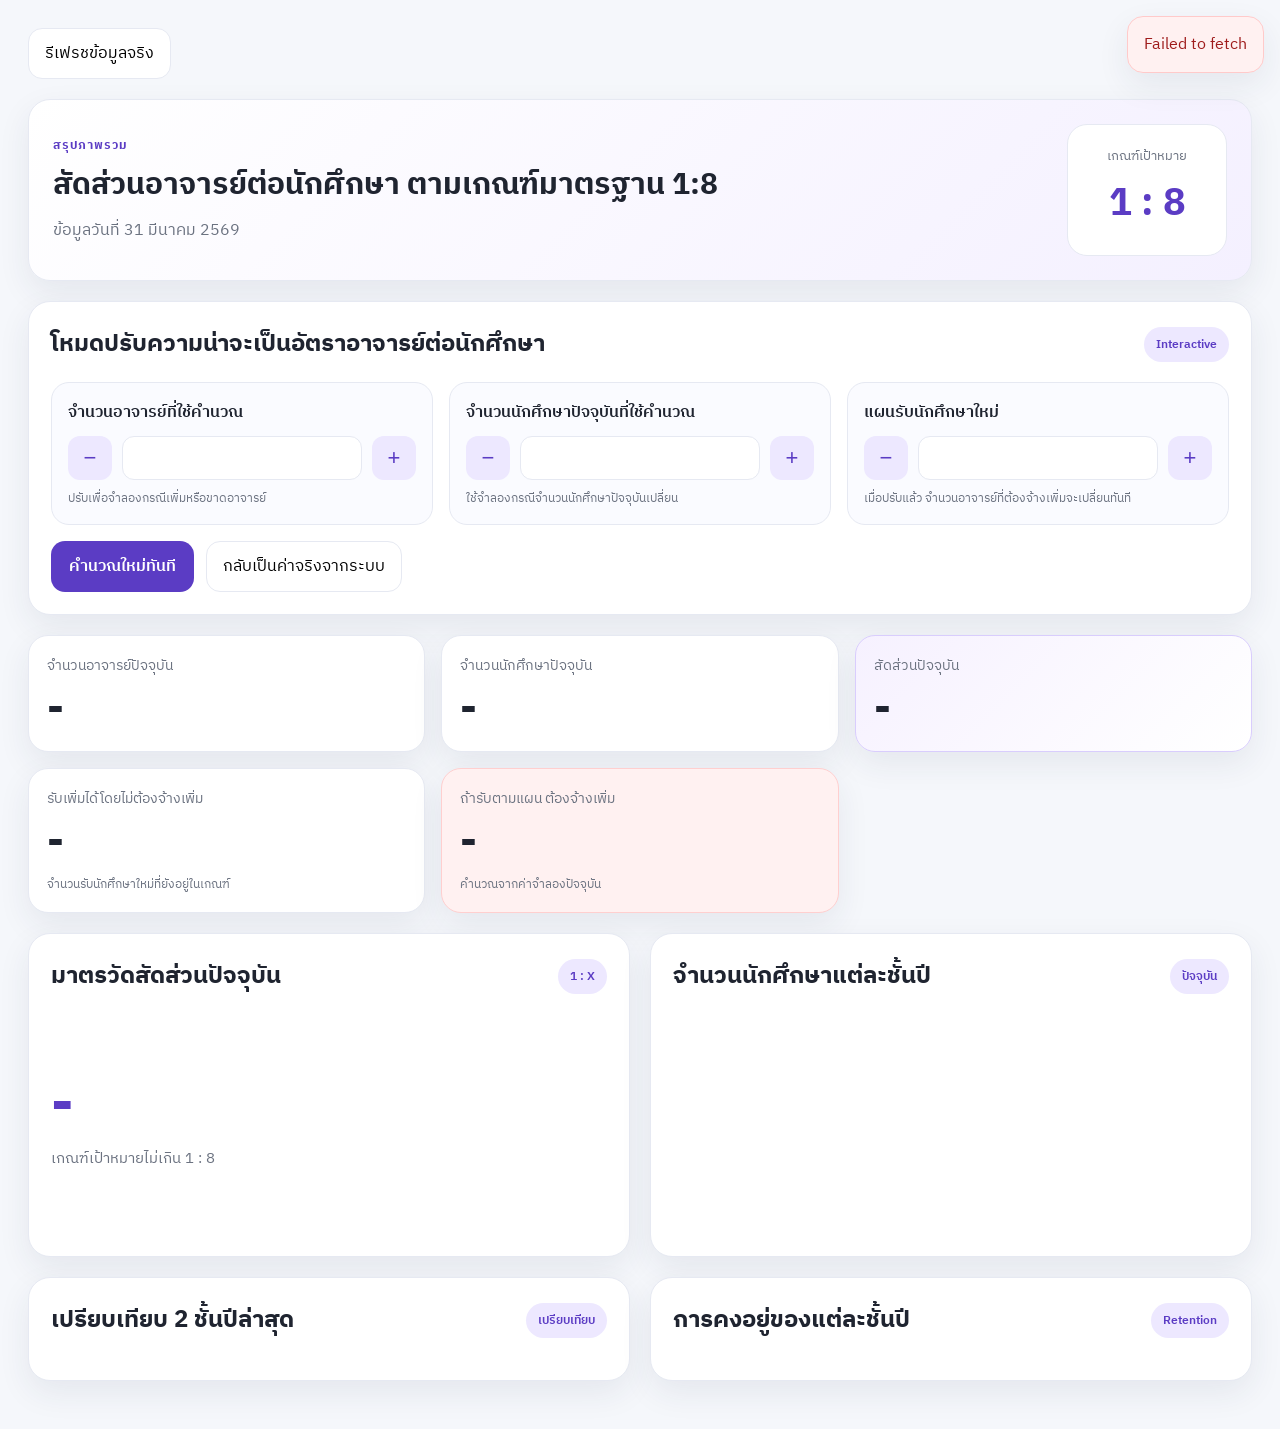
==== index.html @ 6175ec7f "Add files via upload" ====
<!DOCTYPE html>
<html lang="th">
<head>
  <meta charset="UTF-8" />
  <meta name="viewport" content="width=device-width, initial-scale=1.0" />
  <title>แดชบอร์ดอัตรากำลังอาจารย์และนักศึกษา</title>
  <link rel="preconnect" href="https://fonts.googleapis.com">
  <link rel="preconnect" href="https://fonts.gstatic.com" crossorigin>
  <link href="https://fonts.googleapis.com/css2?family=IBM+Plex+Sans+Thai:wght@300;400;500;600;700&display=swap" rel="stylesheet">
  <link rel="stylesheet" href="styles.css" />
</head>
<body>
  <div id="loadingState" class="loading-overlay" style="display:none;">
    <div class="loading-box">
      <div class="spinner"></div>
      <div>กำลังโหลดข้อมูล...</div>
    </div>
  </div>

  <div id="errorState" class="error-banner" style="display:none;"></div>

  <main class="main-content full">
    <header class="topbar">

      <div class="topbar-actions">
        <button class="ghost-btn" id="btnRefresh">รีเฟรชข้อมูลจริง</button>
      </div>
    </header>

    <section class="hero-panel compact">
      <div class="hero-text">
        <div class="eyebrow">สรุปภาพรวม</div>
        <h2>สัดส่วนอาจารย์ต่อนักศึกษา ตามเกณฑ์มาตรฐาน 1:8</h2>
        <p>ข้อมูลวันที่ 31 มีนาคม 2569</p>
      </div>
      <div class="hero-target">
        <div class="target-label">เกณฑ์เป้าหมาย</div>
        <div class="target-value">1 : 8</div>
      </div>
    </section>

    <section class="panel scenario-panel">
      <div class="panel-head">
        <h3>โหมดปรับความน่าจะเป็นอัตราอาจารย์ต่อนักศึกษา</h3>
        <span class="panel-tag">Interactive</span>
      </div>

      <div class="scenario-grid">
        <div class="scenario-box">
          <label class="scenario-label">จำนวนอาจารย์ที่ใช้คำนวณ</label>
          <div class="scenario-input-row">
            <button class="step-btn" data-step-target="lecturers" data-step="-1">−</button>
            <input type="number" id="inputLecturers" min="0" step="1">
            <button class="step-btn" data-step-target="lecturers" data-step="1">+</button>
          </div>
          <div class="scenario-note">ปรับเพื่อจำลองกรณีเพิ่มหรือขาดอาจารย์</div>
        </div>

        <div class="scenario-box">
          <label class="scenario-label">จำนวนนักศึกษาปัจจุบันที่ใช้คำนวณ</label>
          <div class="scenario-input-row">
            <button class="step-btn" data-step-target="students" data-step="-1">−</button>
            <input type="number" id="inputStudents" min="0" step="1">
            <button class="step-btn" data-step-target="students" data-step="1">+</button>
          </div>
          <div class="scenario-note">ใช้จำลองกรณีจำนวนนักศึกษาปัจจุบันเปลี่ยน</div>
        </div>

        <div class="scenario-box">
          <label class="scenario-label">แผนรับนักศึกษาใหม่</label>
          <div class="scenario-input-row">
            <button class="step-btn" data-step-target="plannedIntake" data-step="-5">−</button>
            <input type="number" id="inputPlannedIntake" min="0" step="1">
            <button class="step-btn" data-step-target="plannedIntake" data-step="5">+</button>
          </div>
          <div class="scenario-note">เมื่อปรับแล้ว จำนวนอาจารย์ที่ต้องจ้างเพิ่มจะเปลี่ยนทันที</div>
        </div>
      </div>

      <div class="scenario-actions">
        <button class="primary-btn" id="btnApplyScenario">คำนวณใหม่ทันที</button>
        <button class="ghost-btn" id="btnResetScenario">กลับเป็นค่าจริงจากระบบ</button>
      </div>
    </section>

    <section class="kpi-grid kpi-5">
      <article class="kpi-card">
        <div class="kpi-label">จำนวนอาจารย์ปัจจุบัน</div>
        <div class="kpi-value" id="kpiLecturers">-</div>
      </article>

      <article class="kpi-card">
        <div class="kpi-label">จำนวนนักศึกษาปัจจุบัน</div>
        <div class="kpi-value" id="kpiStudents">-</div>
      </article>

      <article class="kpi-card highlight">
        <div class="kpi-label">สัดส่วนปัจจุบัน</div>
        <div class="kpi-value" id="kpiRatio">-</div>
      </article>

      <article class="kpi-card">
        <div class="kpi-label">รับเพิ่มได้โดยไม่ต้องจ้างเพิ่ม</div>
        <div class="kpi-value" id="kpiCapacity">-</div>
        <div class="kpi-foot">จำนวนรับนักศึกษาใหม่ที่ยังอยู่ในเกณฑ์</div>
      </article>

      <article class="kpi-card danger">
        <div class="kpi-label">ถ้ารับตามแผน ต้องจ้างเพิ่ม</div>
        <div class="kpi-value" id="kpiNeedLecturers">-</div>
        <div class="kpi-foot">คำนวณจากค่าจำลองปัจจุบัน</div>
      </article>
    </section>

    <section class="content-grid two-col">
      <article class="panel">
        <div class="panel-head">
          <h3>มาตรวัดสัดส่วนปัจจุบัน</h3>
          <span class="panel-tag">1 : X</span>
        </div>
        <div class="gauge-box-simple">
          <div class="gauge-value-big" id="gaugeRatioText">-</div>
          <div class="gauge-subtext" id="gaugeStatusText">เกณฑ์เป้าหมายไม่เกิน 1 : 8</div>
        </div>
      </article>

      <article class="panel">
        <div class="panel-head">
          <h3>จำนวนนักศึกษาแต่ละชั้นปี</h3>
          <span class="panel-tag">ปัจจุบัน</span>
        </div>
        <div class="cohort-chart" id="cohortChart"></div>
      </article>
    </section>

    <section class="content-grid two-col">
      <article class="panel">
        <div class="panel-head">
          <h3>เปรียบเทียบ 2 ชั้นปีล่าสุด</h3>
          <span class="panel-tag">เปรียบเทียบ</span>
        </div>
        <div class="cohort-chart" id="comparisonChart"></div>
      </article>

      <article class="panel">
        <div class="panel-head">
          <h3>การคงอยู่ของแต่ละชั้นปี</h3>
          <span class="panel-tag">Retention</span>
        </div>
        <div class="retention-chart" id="retentionChart"></div>
      </article>
    </section>
  </main>

  <script src="app.js"></script>
</body>
</html>
---- styles.css ----
:root{
  --bg:#f5f7fb;
  --panel:#ffffff;
  --line:#e6e9f2;
  --text:#1f2430;
  --muted:#6b7280;
  --primary:#5b3cc4;
  --primary-2:#ede8ff;
  --danger:#fff1f1;
  --danger-line:#ffcfcf;
  --shadow:0 12px 32px rgba(38,45,77,.08);
  --radius:22px;
}

*{box-sizing:border-box}
html,body{margin:0;padding:0}
body{
  font-family:'IBM Plex Sans Thai',sans-serif;
  background:var(--bg);
  color:var(--text);
}

.app-shell.simple{
  min-height:100vh;
}

.main-content.full{
  padding:28px;
  max-width:1440px;
  margin:0 auto;
}

.topbar{
  display:flex;
  justify-content:space-between;
  align-items:flex-start;
  gap:16px;
  margin-bottom:20px;
}

.page-title{
  margin:0;
  font-size:32px;
  font-weight:700;
}

.page-subtitle{
  margin:8px 0 0;
  color:var(--muted);
  font-size:15px;
}

.ghost-btn{
  border:1px solid var(--line);
  background:#fff;
  border-radius:14px;
  padding:11px 16px;
  cursor:pointer;
  font:inherit;
}

.hero-panel{
  background:linear-gradient(135deg,#ffffff 0%, #f4f0ff 100%);
  border:1px solid var(--line);
  border-radius:var(--radius);
  padding:24px;
  display:flex;
  justify-content:space-between;
  gap:20px;
  align-items:center;
  box-shadow:var(--shadow);
  margin-bottom:20px;
}

.hero-panel.compact h2{
  margin:6px 0 8px;
  font-size:30px;
}

.hero-panel p{
  margin:0;
  color:var(--muted);
  max-width:820px;
  line-height:1.6;
}

.eyebrow{
  font-size:12px;
  text-transform:uppercase;
  letter-spacing:.08em;
  color:var(--primary);
  font-weight:700;
}

.hero-target{
  min-width:160px;
  text-align:center;
  background:#fff;
  border:1px solid var(--line);
  border-radius:20px;
  padding:20px;
}

.target-label{
  color:var(--muted);
  font-size:13px;
}

.target-value{
  font-size:38px;
  font-weight:700;
  color:var(--primary);
  margin-top:6px;
}

.kpi-grid{
  display:grid;
  gap:16px;
  margin-bottom:20px;
}

.kpi-grid.kpi-5{
  grid-template-columns:repeat(5,minmax(0,1fr));
}

.kpi-card{
  background:var(--panel);
  border:1px solid var(--line);
  border-radius:20px;
  padding:18px;
  box-shadow:var(--shadow);
}

.kpi-card.highlight{
  background:linear-gradient(135deg,#f6f1ff 0%, #ffffff 100%);
  border-color:#d9cdfd;
}

.kpi-card.danger{
  background:var(--danger);
  border-color:var(--danger-line);
}

.kpi-label{
  font-size:14px;
  color:var(--muted);
}

.kpi-value{
  font-size:42px;
  font-weight:700;
  margin-top:10px;
  line-height:1.1;
}

.kpi-foot{
  margin-top:10px;
  font-size:12px;
  color:var(--muted);
  line-height:1.5;
}

.content-grid.one-col{
  display:grid;
  grid-template-columns:1fr;
  gap:20px;
}

.panel{
  background:var(--panel);
  border:1px solid var(--line);
  border-radius:22px;
  padding:22px;
  box-shadow:var(--shadow);
}

.panel-head{
  display:flex;
  justify-content:space-between;
  gap:12px;
  align-items:center;
  margin-bottom:18px;
}

.panel-head h3{
  margin:0;
  font-size:24px;
}

.panel-tag{
  background:var(--primary-2);
  color:var(--primary);
  border-radius:999px;
  padding:8px 12px;
  font-size:12px;
  font-weight:600;
}

.cohort-chart{
  display:flex;
  flex-direction:column;
  gap:16px;
}

.bar-row.thai{
  display:grid;
  grid-template-columns:160px 1fr 90px;
  gap:14px;
  align-items:center;
}

.bar-label{
  font-weight:600;
}

.bar-track{
  height:18px;
  background:#edf0f6;
  border-radius:999px;
  overflow:hidden;
}

.bar-fill{
  height:100%;
  border-radius:999px;
  background:linear-gradient(90deg,var(--primary),#8a71e8);
}

.bar-value{
  text-align:right;
  font-weight:600;
}

.empty-state{
  padding:24px;
  text-align:center;
  color:var(--muted);
  border:1px dashed var(--line);
  border-radius:16px;
}

.loading-overlay{
  position:fixed;
  inset:0;
  background:rgba(20,24,38,.22);
  display:flex;
  align-items:center;
  justify-content:center;
  z-index:9999;
}

.loading-box{
  background:#fff;
  border-radius:22px;
  padding:22px 24px;
  box-shadow:var(--shadow);
  display:flex;
  align-items:center;
  gap:14px;
}

.spinner{
  width:22px;
  height:22px;
  border:3px solid #ddd;
  border-top-color:var(--primary);
  border-radius:50%;
  animation:spin .8s linear infinite;
}

@keyframes spin{
  to{transform:rotate(360deg)}
}

.error-banner{
  position:fixed;
  top:16px;
  right:16px;
  z-index:9999;
  background:#fff1f1;
  color:#9f1c1c;
  border:1px solid #ffcaca;
  border-radius:16px;
  padding:14px 16px;
  box-shadow:var(--shadow);
  max-width:420px;
}

@media (max-width: 1280px){
  .kpi-grid.kpi-5{
    grid-template-columns:repeat(3,minmax(0,1fr));
  }
}

@media (max-width: 900px){
  .main-content.full{
    padding:18px;
  }

  .topbar{
    flex-direction:column;
  }

  .hero-panel{
    flex-direction:column;
    align-items:flex-start;
  }

  .kpi-grid.kpi-5{
    grid-template-columns:1fr;
  }

  .bar-row.thai{
    grid-template-columns:1fr;
  }

  .bar-value{
    text-align:left;
  }
}
.gauge-box-simple{
  display:flex;
  flex-direction:column;
  align-items:flex-start;
  justify-content:center;
  min-height:220px;
}

.gauge-value-big{
  font-size:56px;
  font-weight:700;
  color:var(--primary);
  line-height:1;
}

.gauge-subtext{
  margin-top:12px;
  color:var(--muted);
  font-size:15px;
}

.content-grid.two-col{
  display:grid;
  grid-template-columns:1fr 1fr;
  gap:20px;
  margin-bottom:20px;
}

.retention-chart{
  display:flex;
  flex-direction:column;
  gap:16px;
}

.retention-row{
  border:1px solid var(--line);
  border-radius:16px;
  padding:14px;
  background:#fcfcff;
}

.retention-head{
  display:flex;
  justify-content:space-between;
  align-items:center;
  gap:12px;
  margin-bottom:10px;
}

.retention-title{
  font-weight:600;
}

.retention-value{
  font-weight:700;
  color:var(--primary);
}

.retention-track{
  height:14px;
  background:#edf0f6;
  border-radius:999px;
  overflow:hidden;
}

.retention-fill{
  height:100%;
  border-radius:999px;
  background:linear-gradient(90deg,#22a06b,#7ad9a7);
}

.bar-fill.alt{
  background:linear-gradient(90deg,#8a71e8,#b6a8ff);
}

@media (max-width: 980px){
  .content-grid.two-col{
    grid-template-columns:1fr;
  }
}
.scenario-panel{
  margin-bottom:20px;
}

.scenario-grid{
  display:grid;
  grid-template-columns:repeat(3,minmax(0,1fr));
  gap:16px;
}

.scenario-box{
  border:1px solid var(--line);
  background:#fafbff;
  border-radius:18px;
  padding:16px;
}

.scenario-label{
  display:block;
  font-weight:600;
  margin-bottom:10px;
}

.scenario-input-row{
  display:grid;
  grid-template-columns:44px 1fr 44px;
  gap:10px;
  align-items:center;
}

.scenario-input-row input{
  width:100%;
  height:44px;
  border:1px solid var(--line);
  border-radius:12px;
  padding:0 12px;
  font:inherit;
  font-size:18px;
  font-weight:600;
}

.step-btn{
  height:44px;
  border:none;
  border-radius:12px;
  background:var(--primary-2);
  color:var(--primary);
  font-size:22px;
  cursor:pointer;
}

.scenario-note{
  margin-top:10px;
  color:var(--muted);
  font-size:12px;
  line-height:1.5;
}

.scenario-actions{
  display:flex;
  gap:12px;
  margin-top:16px;
  flex-wrap:wrap;
}

.primary-btn{
  border:none;
  background:var(--primary);
  color:#fff;
  border-radius:14px;
  padding:12px 18px;
  cursor:pointer;
  font:inherit;
  font-weight:600;
}

.bar-fill.alt2{
  background:linear-gradient(90deg,#ef7d00,#ffb45b);
}

@media (max-width: 980px){
  .scenario-grid{
    grid-template-columns:1fr;
  }
}
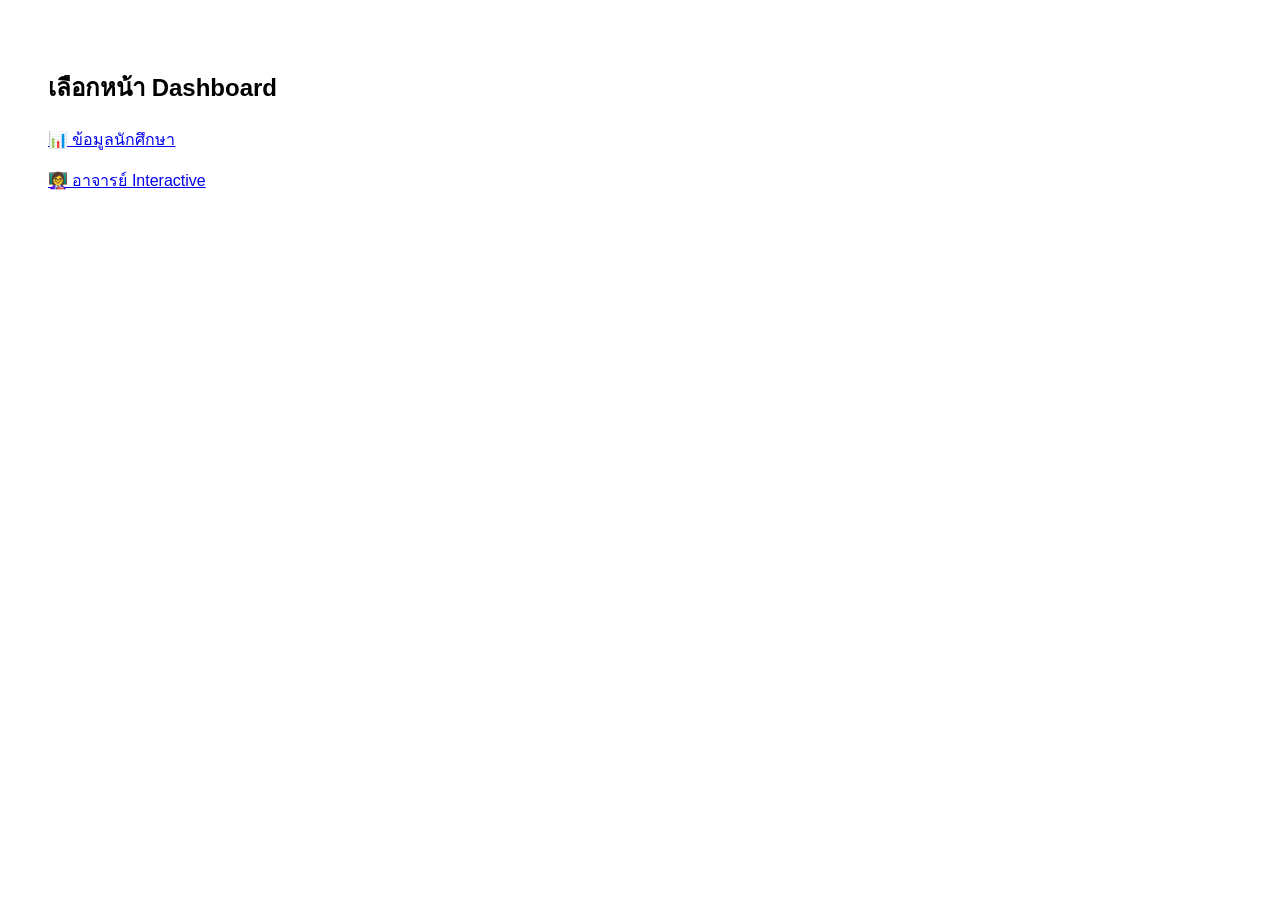
==== commit fc3f5f47: "Add files via upload" ====
--- a/index.html
+++ b/index.html
@@ -1,157 +1,16 @@
 <!DOCTYPE html>
 <html lang="th">
 <head>
-  <meta charset="UTF-8" />
-  <meta name="viewport" content="width=device-width, initial-scale=1.0" />
-  <title>แดชบอร์ดอัตรากำลังอาจารย์และนักศึกษา</title>
-  <link rel="preconnect" href="https://fonts.googleapis.com">
-  <link rel="preconnect" href="https://fonts.gstatic.com" crossorigin>
-  <link href="https://fonts.googleapis.com/css2?family=IBM+Plex+Sans+Thai:wght@300;400;500;600;700&display=swap" rel="stylesheet">
-  <link rel="stylesheet" href="styles.css" />
+  <meta charset="UTF-8">
+  <meta name="viewport" content="width=device-width, initial-scale=1.0">
+  <title>Dashboard</title>
 </head>
-<body>
-  <div id="loadingState" class="loading-overlay" style="display:none;">
-    <div class="loading-box">
-      <div class="spinner"></div>
-      <div>กำลังโหลดข้อมูล...</div>
-    </div>
-  </div>
+<body style="font-family:sans-serif; padding:40px;">
 
-  <div id="errorState" class="error-banner" style="display:none;"></div>
+  <h2>เลือกหน้า Dashboard</h2>
 
-  <main class="main-content full">
-    <header class="topbar">
+  <p><a href="students.html">📊 ข้อมูลนักศึกษา</a></p>
+  <p><a href="lecturers.html">👩‍🏫 อาจารย์ Interactive</a></p>
 
-      <div class="topbar-actions">
-        <button class="ghost-btn" id="btnRefresh">รีเฟรชข้อมูลจริง</button>
-      </div>
-    </header>
-
-    <section class="hero-panel compact">
-      <div class="hero-text">
-        <div class="eyebrow">สรุปภาพรวม</div>
-        <h2>สัดส่วนอาจารย์ต่อนักศึกษา ตามเกณฑ์มาตรฐาน 1:8</h2>
-        <p>ข้อมูลวันที่ 31 มีนาคม 2569</p>
-      </div>
-      <div class="hero-target">
-        <div class="target-label">เกณฑ์เป้าหมาย</div>
-        <div class="target-value">1 : 8</div>
-      </div>
-    </section>
-
-    <section class="panel scenario-panel">
-      <div class="panel-head">
-        <h3>โหมดปรับความน่าจะเป็นอัตราอาจารย์ต่อนักศึกษา</h3>
-        <span class="panel-tag">Interactive</span>
-      </div>
-
-      <div class="scenario-grid">
-        <div class="scenario-box">
-          <label class="scenario-label">จำนวนอาจารย์ที่ใช้คำนวณ</label>
-          <div class="scenario-input-row">
-            <button class="step-btn" data-step-target="lecturers" data-step="-1">−</button>
-            <input type="number" id="inputLecturers" min="0" step="1">
-            <button class="step-btn" data-step-target="lecturers" data-step="1">+</button>
-          </div>
-          <div class="scenario-note">ปรับเพื่อจำลองกรณีเพิ่มหรือขาดอาจารย์</div>
-        </div>
-
-        <div class="scenario-box">
-          <label class="scenario-label">จำนวนนักศึกษาปัจจุบันที่ใช้คำนวณ</label>
-          <div class="scenario-input-row">
-            <button class="step-btn" data-step-target="students" data-step="-1">−</button>
-            <input type="number" id="inputStudents" min="0" step="1">
-            <button class="step-btn" data-step-target="students" data-step="1">+</button>
-          </div>
-          <div class="scenario-note">ใช้จำลองกรณีจำนวนนักศึกษาปัจจุบันเปลี่ยน</div>
-        </div>
-
-        <div class="scenario-box">
-          <label class="scenario-label">แผนรับนักศึกษาใหม่</label>
-          <div class="scenario-input-row">
-            <button class="step-btn" data-step-target="plannedIntake" data-step="-5">−</button>
-            <input type="number" id="inputPlannedIntake" min="0" step="1">
-            <button class="step-btn" data-step-target="plannedIntake" data-step="5">+</button>
-          </div>
-          <div class="scenario-note">เมื่อปรับแล้ว จำนวนอาจารย์ที่ต้องจ้างเพิ่มจะเปลี่ยนทันที</div>
-        </div>
-      </div>
-
-      <div class="scenario-actions">
-        <button class="primary-btn" id="btnApplyScenario">คำนวณใหม่ทันที</button>
-        <button class="ghost-btn" id="btnResetScenario">กลับเป็นค่าจริงจากระบบ</button>
-      </div>
-    </section>
-
-    <section class="kpi-grid kpi-5">
-      <article class="kpi-card">
-        <div class="kpi-label">จำนวนอาจารย์ปัจจุบัน</div>
-        <div class="kpi-value" id="kpiLecturers">-</div>
-      </article>
-
-      <article class="kpi-card">
-        <div class="kpi-label">จำนวนนักศึกษาปัจจุบัน</div>
-        <div class="kpi-value" id="kpiStudents">-</div>
-      </article>
-
-      <article class="kpi-card highlight">
-        <div class="kpi-label">สัดส่วนปัจจุบัน</div>
-        <div class="kpi-value" id="kpiRatio">-</div>
-      </article>
-
-      <article class="kpi-card">
-        <div class="kpi-label">รับเพิ่มได้โดยไม่ต้องจ้างเพิ่ม</div>
-        <div class="kpi-value" id="kpiCapacity">-</div>
-        <div class="kpi-foot">จำนวนรับนักศึกษาใหม่ที่ยังอยู่ในเกณฑ์</div>
-      </article>
-
-      <article class="kpi-card danger">
-        <div class="kpi-label">ถ้ารับตามแผน ต้องจ้างเพิ่ม</div>
-        <div class="kpi-value" id="kpiNeedLecturers">-</div>
-        <div class="kpi-foot">คำนวณจากค่าจำลองปัจจุบัน</div>
-      </article>
-    </section>
-
-    <section class="content-grid two-col">
-      <article class="panel">
-        <div class="panel-head">
-          <h3>มาตรวัดสัดส่วนปัจจุบัน</h3>
-          <span class="panel-tag">1 : X</span>
-        </div>
-        <div class="gauge-box-simple">
-          <div class="gauge-value-big" id="gaugeRatioText">-</div>
-          <div class="gauge-subtext" id="gaugeStatusText">เกณฑ์เป้าหมายไม่เกิน 1 : 8</div>
-        </div>
-      </article>
-
-      <article class="panel">
-        <div class="panel-head">
-          <h3>จำนวนนักศึกษาแต่ละชั้นปี</h3>
-          <span class="panel-tag">ปัจจุบัน</span>
-        </div>
-        <div class="cohort-chart" id="cohortChart"></div>
-      </article>
-    </section>
-
-    <section class="content-grid two-col">
-      <article class="panel">
-        <div class="panel-head">
-          <h3>เปรียบเทียบ 2 ชั้นปีล่าสุด</h3>
-          <span class="panel-tag">เปรียบเทียบ</span>
-        </div>
-        <div class="cohort-chart" id="comparisonChart"></div>
-      </article>
-
-      <article class="panel">
-        <div class="panel-head">
-          <h3>การคงอยู่ของแต่ละชั้นปี</h3>
-          <span class="panel-tag">Retention</span>
-        </div>
-        <div class="retention-chart" id="retentionChart"></div>
-      </article>
-    </section>
-  </main>
-
-  <script src="app.js"></script>
 </body>
 </html>
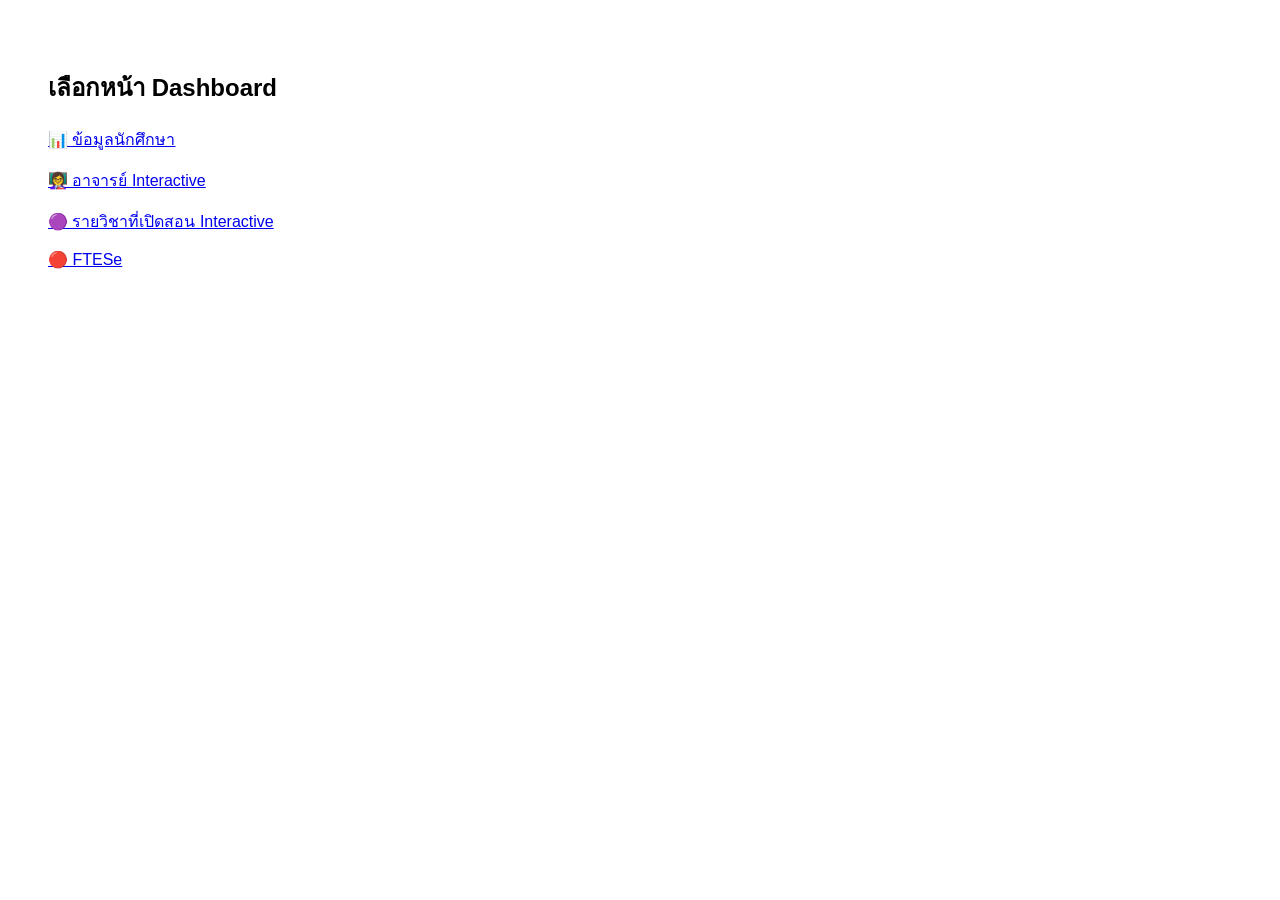
==== commit 339e6647: "Add files via upload" ====
--- a/index.html
+++ b/index.html
@@ -11,6 +11,11 @@
 
   <p><a href="students.html">📊 ข้อมูลนักศึกษา</a></p>
   <p><a href="lecturers.html">👩‍🏫 อาจารย์ Interactive</a></p>
+  <p><a href="subject.html"> 🟣 รายวิชาที่เปิดสอน Interactive</a></p>
+  <p><a href="FTES.html"> 🔴 FTESe</a></p>
+  
+  
+
 
 </body>
 </html>
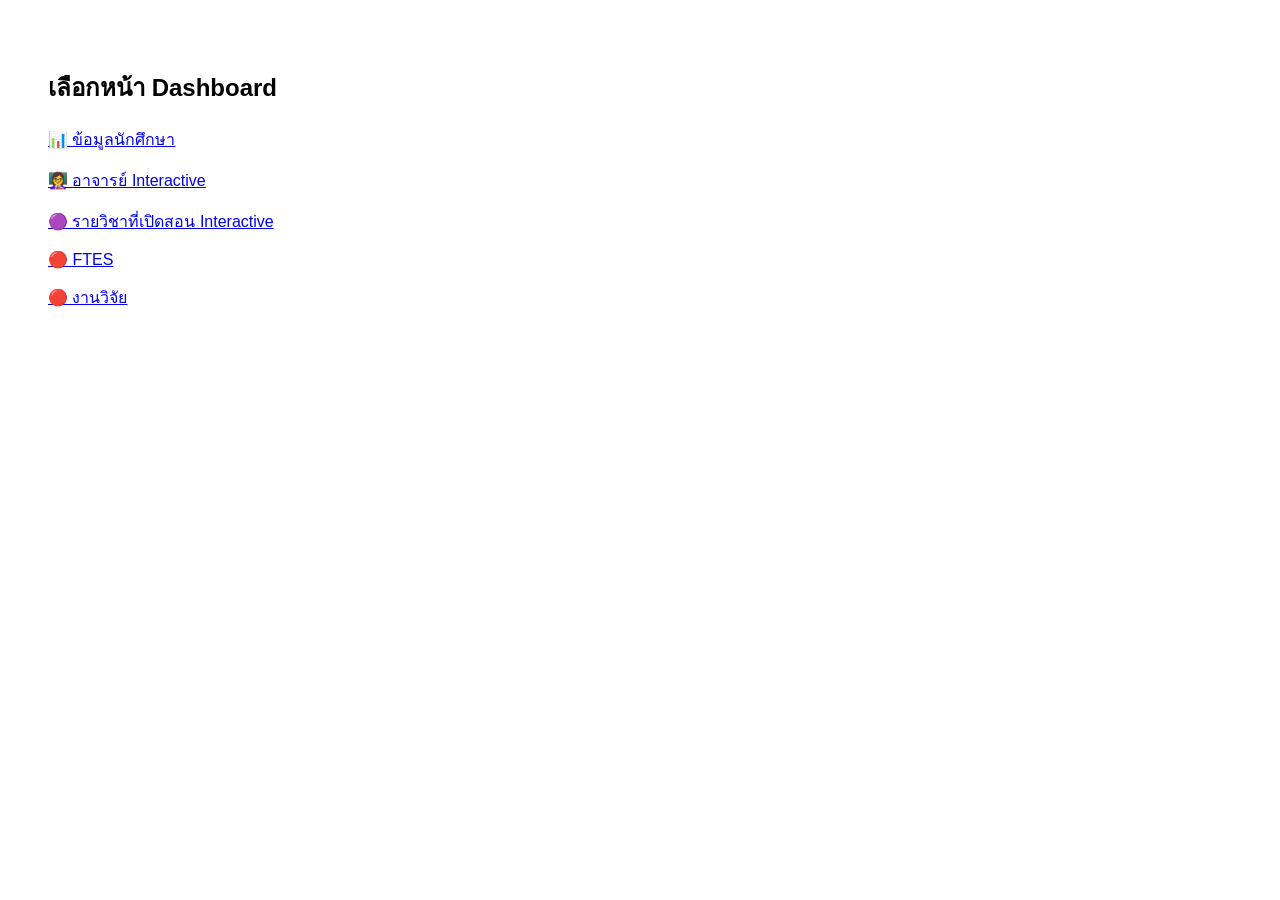
==== commit a7267bd1: "Add files via upload" ====
--- a/index.html
+++ b/index.html
@@ -9,13 +9,15 @@
 
   <h2>เลือกหน้า Dashboard</h2>
 
-  <p><a href="students.html">📊 ข้อมูลนักศึกษา</a></p>
-  <p><a href="lecturers.html">👩‍🏫 อาจารย์ Interactive</a></p>
-  <p><a href="subject.html"> 🟣 รายวิชาที่เปิดสอน Interactive</a></p>
-  <p><a href="FTES.html"> 🔴 FTESe</a></p>
+  <p><a href="STUDENT/students.html">📊 ข้อมูลนักศึกษา</a></p>
+  <p><a href="TEACH/lecturers.html">👩‍🏫 อาจารย์ Interactive</a></p>
+  <p><a href="SUBJECT/subject.html"> 🟣 รายวิชาที่เปิดสอน Interactive</a></p>
+  <p><a href="FTES/FTES.html"> 🔴 FTES</a></p>
+  <p><a href="resch/index.html"> 🔴 งานวิจัย</a></p>
+  
   
   
 
 
 </body>
-</html>+</html>
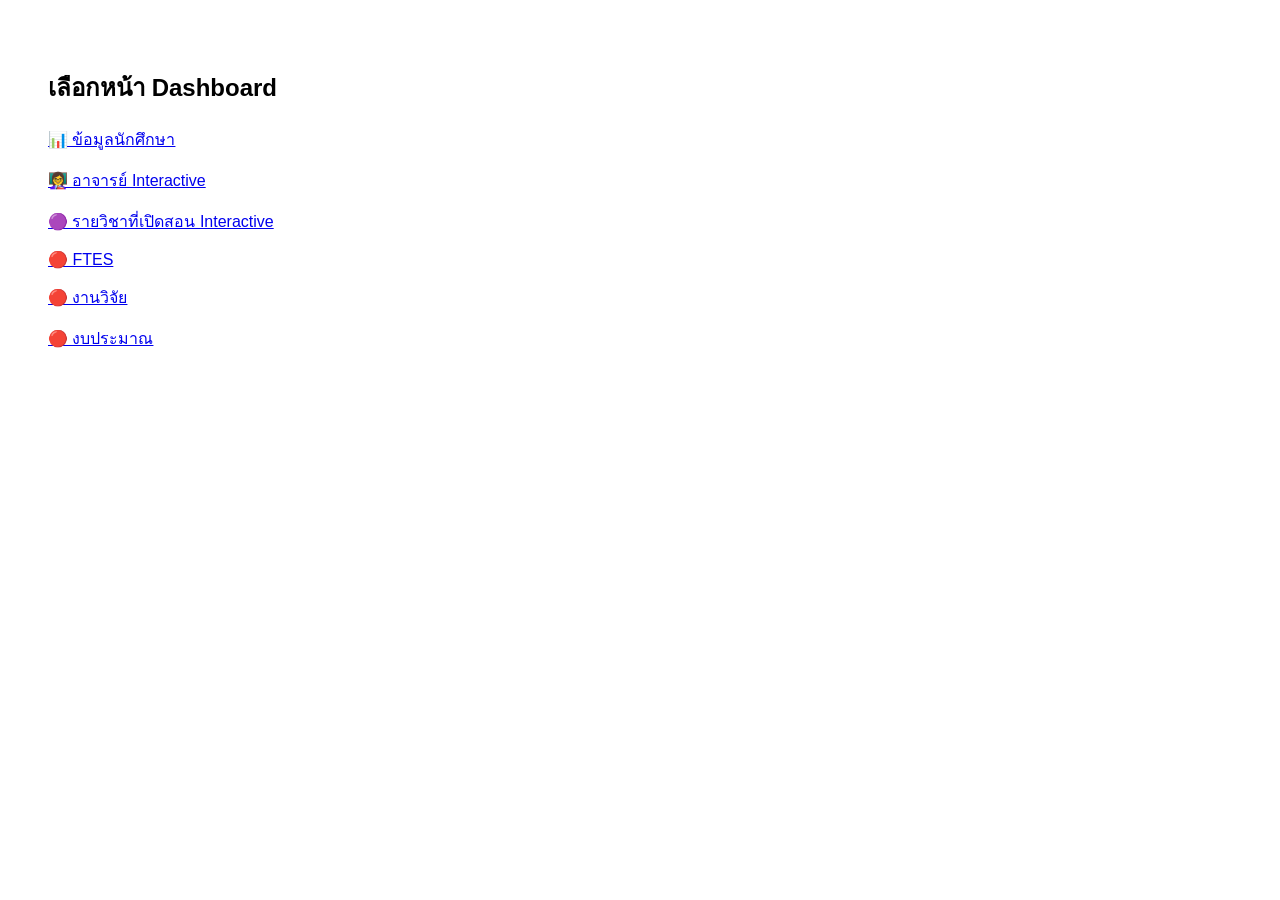
==== commit 7d600412: "Add files via upload" ====
--- a/index.html
+++ b/index.html
@@ -14,6 +14,7 @@
   <p><a href="SUBJECT/subject.html"> 🟣 รายวิชาที่เปิดสอน Interactive</a></p>
   <p><a href="FTES/FTES.html"> 🔴 FTES</a></p>
   <p><a href="resch/index.html"> 🔴 งานวิจัย</a></p>
+  <p><a href="budget/index.html"> 🔴 งบประมาณ</a></p>
   
   
   
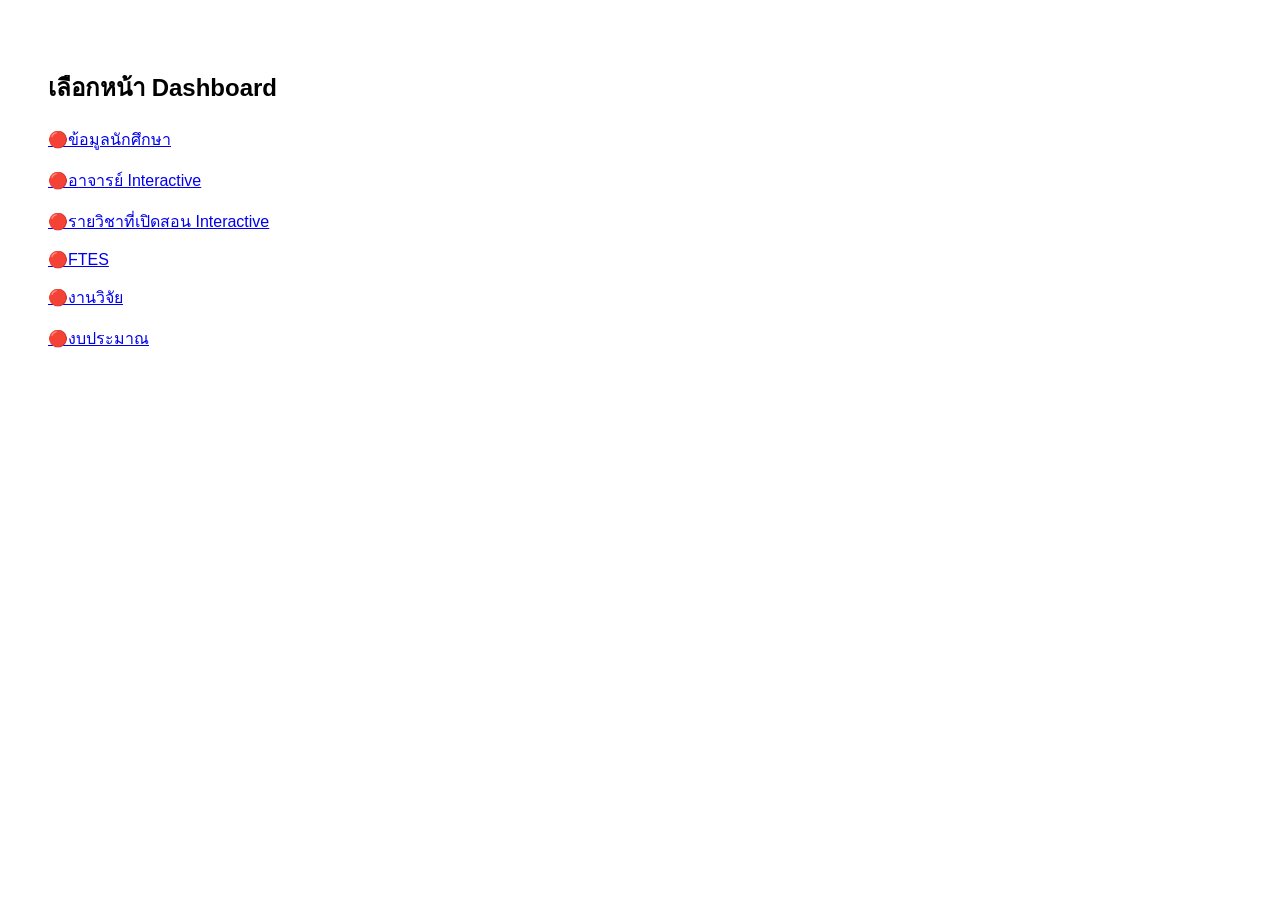
==== commit 05a42f63: "Add files via upload" ====
--- a/index.html
+++ b/index.html
@@ -9,12 +9,12 @@
 
   <h2>เลือกหน้า Dashboard</h2>
 
-  <p><a href="STUDENT/students.html">📊 ข้อมูลนักศึกษา</a></p>
-  <p><a href="TEACH/lecturers.html">👩‍🏫 อาจารย์ Interactive</a></p>
-  <p><a href="SUBJECT/subject.html"> 🟣 รายวิชาที่เปิดสอน Interactive</a></p>
-  <p><a href="FTES/FTES.html"> 🔴 FTES</a></p>
-  <p><a href="resch/index.html"> 🔴 งานวิจัย</a></p>
-  <p><a href="budget/index.html"> 🔴 งบประมาณ</a></p>
+  <p><a href="STUDENT/students.html">🔴ข้อมูลนักศึกษา</a></p>
+  <p><a href="TEACH/lecturers.html">🔴อาจารย์ Interactive</a></p>
+  <p><a href="SUBJECT/subject.html"> 🔴รายวิชาที่เปิดสอน Interactive</a></p>
+  <p><a href="FTES/FTES.html"> 🔴FTES</a></p>
+  <p><a href="resch/index.html"> 🔴งานวิจัย</a></p>
+  <p><a href="budget/index.html"> 🔴งบประมาณ</a></p>
   
   
   
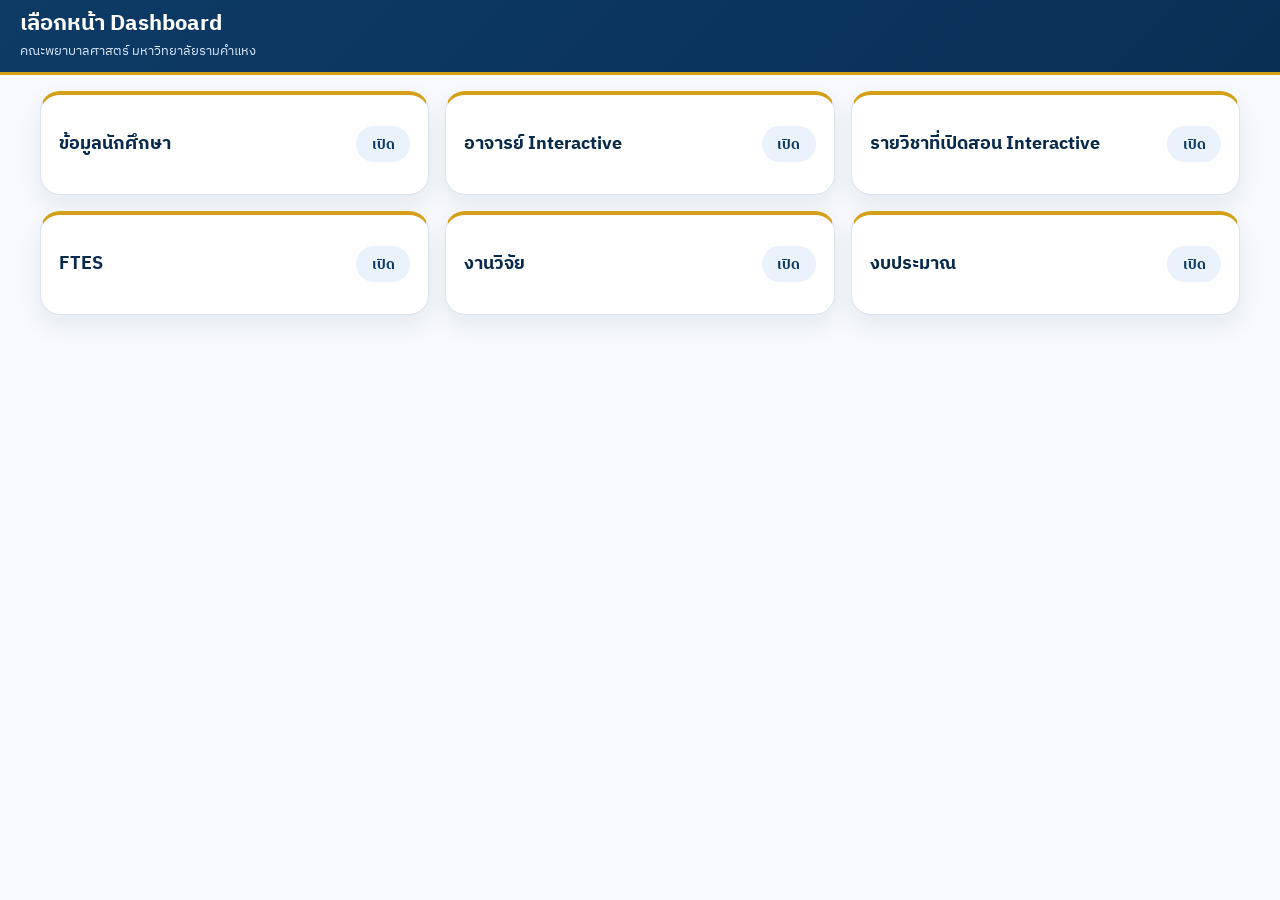
==== commit 7ff0b777: "Add files via upload" ====
--- a/index.html
+++ b/index.html
@@ -1,24 +1,151 @@
 <!DOCTYPE html>
 <html lang="th">
 <head>
-  <meta charset="UTF-8">
-  <meta name="viewport" content="width=device-width, initial-scale=1.0">
-  <title>Dashboard</title>
-</head>
-<body style="font-family:sans-serif; padding:40px;">
-
-  <h2>เลือกหน้า Dashboard</h2>
-
-  <p><a href="STUDENT/students.html">🔴ข้อมูลนักศึกษา</a></p>
-  <p><a href="TEACH/lecturers.html">🔴อาจารย์ Interactive</a></p>
-  <p><a href="SUBJECT/subject.html"> 🔴รายวิชาที่เปิดสอน Interactive</a></p>
-  <p><a href="FTES/FTES.html"> 🔴FTES</a></p>
-  <p><a href="resch/index.html"> 🔴งานวิจัย</a></p>
-  <p><a href="budget/index.html"> 🔴งบประมาณ</a></p>
-  
-  
-  
-
-
-</body>
+  <meta charset="UTF-8">
+  <meta name="viewport" content="width=device-width, initial-scale=1.0">
+  <title>Dashboard</title>
+  <style>
+    @import url('https://fonts.googleapis.com/css2?family=IBM+Plex+Sans+Thai:wght@400;500;600;700&display=swap');
+
+    :root {
+      --blue-main: #0d3b66;
+      --blue-dark: #082b4d;
+      --gold-main: #d4a017;
+      --bg: #f7f9fc;
+      --card: #ffffff;
+      --border: #dbe4ee;
+      --text: #1b2a3a;
+      --muted: #6b7a90;
+      --shadow: 0 10px 24px rgba(13, 59, 102, 0.08);
+    }
+
+    * {
+      box-sizing: border-box;
+    }
+
+    html,
+    body {
+      margin: 0;
+      min-height: 100%;
+      background: var(--bg);
+      color: var(--text);
+      font-family: "IBM Plex Sans Thai", sans-serif;
+    }
+
+    .shell {
+      width: 100%;
+      padding: 0 40px 24px;
+    }
+
+    .topbar {
+      position: sticky;
+      top: 0;
+      z-index: 1000;
+      margin: 0 -40px 16px;
+      padding: 10px 20px;
+      background: linear-gradient(135deg, #0d3b66 0%, #0a2f55 100%);
+      border-bottom: 3px solid var(--gold-main);
+      color: #fff;
+    }
+
+    .topbar h1 {
+      margin: 0;
+      font-size: 22px;
+      line-height: 1.25;
+    }
+
+    .topbar p {
+      margin: 2px 0 0;
+      color: #dbeafe;
+      font-size: 13px;
+    }
+
+    .dashboard-grid {
+      display: grid;
+      grid-template-columns: repeat(3, minmax(0, 1fr));
+      gap: 16px;
+    }
+
+    .dashboard-card {
+      display: flex;
+      min-height: 104px;
+      align-items: center;
+      justify-content: space-between;
+      gap: 16px;
+      padding: 18px;
+      border: 1px solid var(--border);
+      border-top: 4px solid var(--gold-main);
+      border-radius: 20px;
+      background: var(--card);
+      box-shadow: var(--shadow);
+      color: var(--blue-dark);
+      font-size: 18px;
+      font-weight: 700;
+      text-decoration: none;
+      transition: transform .18s ease, box-shadow .18s ease, border-color .18s ease;
+    }
+
+    .dashboard-card::after {
+      content: "เปิด";
+      display: inline-flex;
+      min-width: 54px;
+      height: 36px;
+      align-items: center;
+      justify-content: center;
+      border-radius: 999px;
+      background: #eaf2fb;
+      color: var(--blue-main);
+      font-size: 14px;
+      font-weight: 700;
+    }
+
+    .dashboard-card:hover,
+    .dashboard-card:focus-visible {
+      border-color: var(--gold-main);
+      box-shadow: 0 14px 30px rgba(13, 59, 102, 0.13);
+      outline: none;
+      transform: translateY(-2px);
+    }
+
+    @media (max-width: 920px) {
+      .dashboard-grid {
+        grid-template-columns: repeat(2, minmax(0, 1fr));
+      }
+    }
+
+    @media (max-width: 640px) {
+      .shell {
+        padding: 0 20px 20px;
+      }
+
+      .topbar {
+        margin: 0 -20px 12px;
+      }
+
+      .dashboard-grid {
+        grid-template-columns: 1fr;
+      }
+    }
+  </style>
+</head>
+<body>
+
+  <main class="shell">
+    <header class="topbar">
+      <h1>เลือกหน้า Dashboard</h1>
+      <p>คณะพยาบาลศาสตร์ มหาวิทยาลัยรามคำแหง</p>
+    </header>
+
+    <section class="dashboard-grid">
+      <a class="dashboard-card" href="STUDENT/students.html">ข้อมูลนักศึกษา</a>
+      <a class="dashboard-card" href="TEACH/lecturers.html">อาจารย์ Interactive</a>
+      <a class="dashboard-card" href="SUBJECT/subject.html">รายวิชาที่เปิดสอน Interactive</a>
+      <a class="dashboard-card" href="FTES/FTES.html">FTES</a>
+      <a class="dashboard-card" href="resch/index.html">งานวิจัย</a>
+      <a class="dashboard-card" href="budget/index.html">งบประมาณ</a>
+    </section>
+  </main>
+
+
+</body>
 </html>
